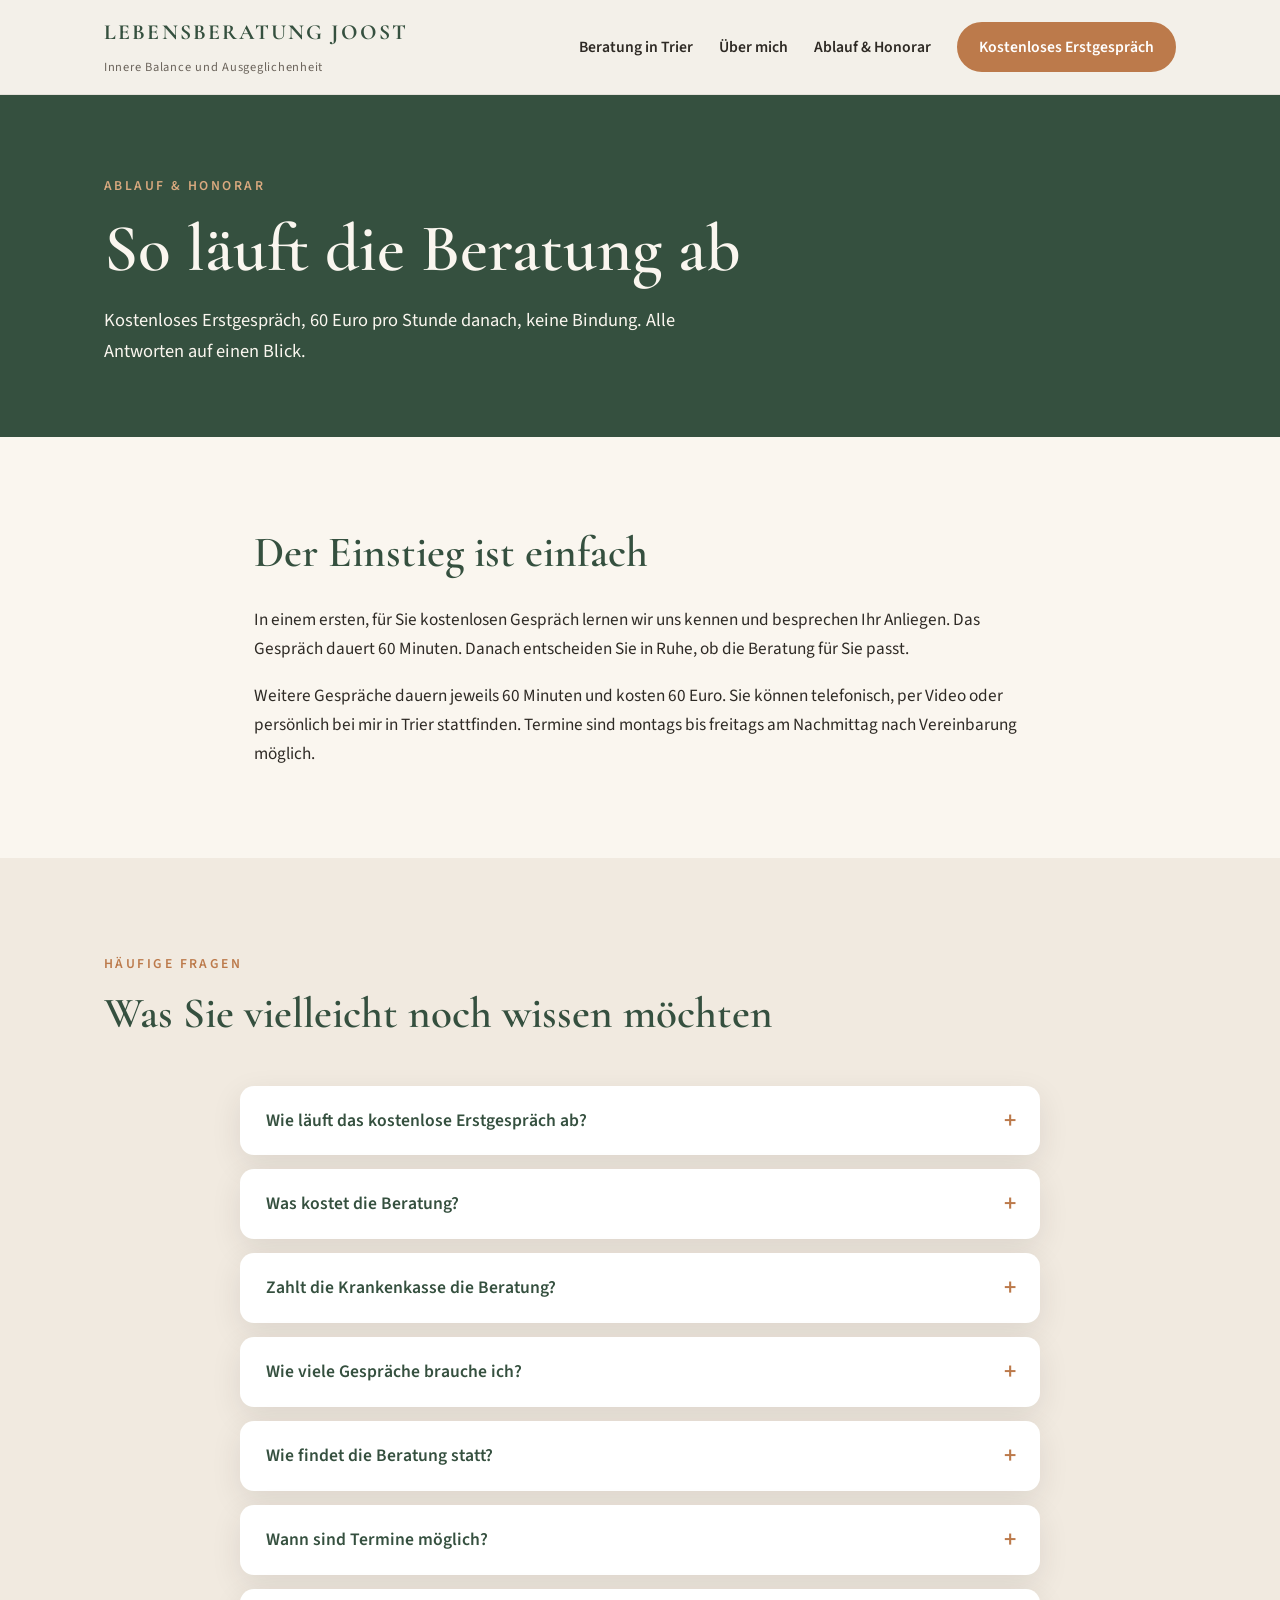
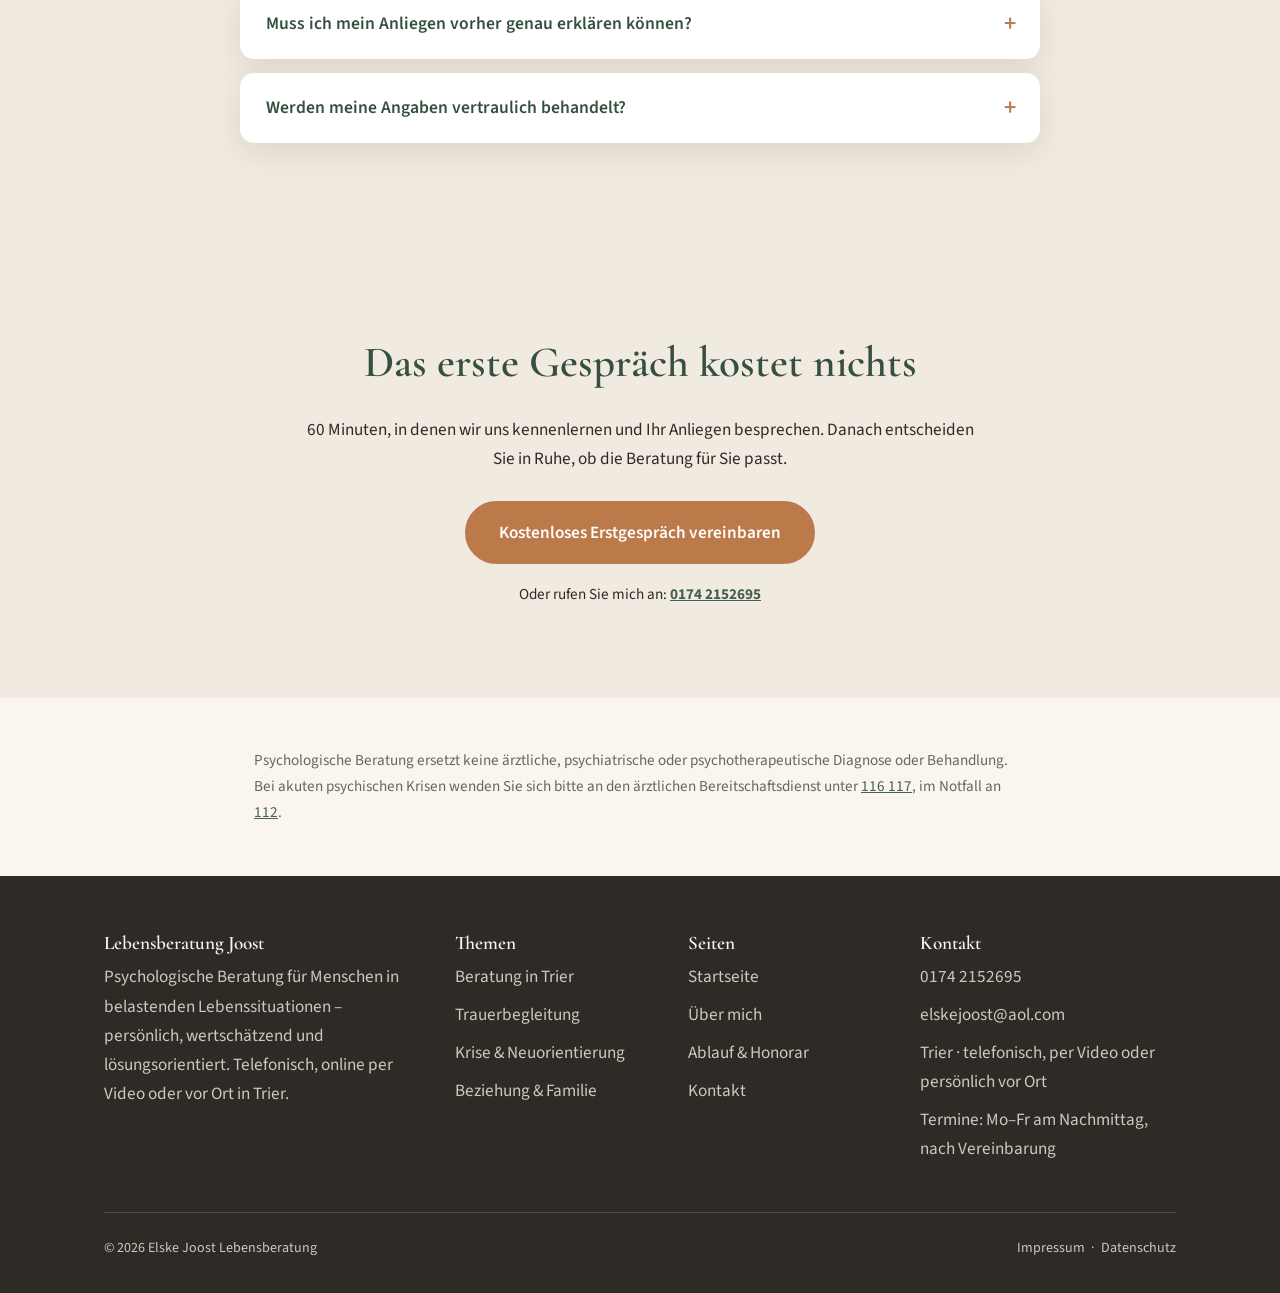
==== ablauf-honorar/index.html @ 60390b01 "Acht Unterseiten für Google-Ads-Kampagne und Sitelinks - Zielseiten: /lebensberatung-trier, /trauerb" ====
<!DOCTYPE html>
<html lang="de">
<head>
  <meta charset="UTF-8">
  <meta name="viewport" content="width=device-width, initial-scale=1.0">
  <title>Ablauf &amp; Honorar – 60 Minuten für 60 € | Lebensberatung Joost Trier</title>
  <meta name="description" content="Kostenloses Erstgespräch (60 Minuten), danach 60 € pro Stunde, keine Bindung. Telefonisch, per Video oder vor Ort in Trier. Alle häufigen Fragen beantwortet.">
  <link rel="canonical" href="https://www.lebensberatung-joost.de/ablauf-honorar/">
  <meta property="og:type" content="website">
  <meta property="og:title" content="Ablauf &amp; Honorar – 60 Minuten für 60 € | Lebensberatung Joost Trier">
  <meta property="og:description" content="Kostenloses Erstgespräch (60 Minuten), danach 60 € pro Stunde, keine Bindung. Telefonisch, per Video oder vor Ort in Trier. Alle häufigen Fragen beantwortet.">
  <meta property="og:image" content="https://www.lebensberatung-joost.de/bilder/psychologische-beratung-gespraech.jpg">
  <meta property="og:url" content="https://www.lebensberatung-joost.de/ablauf-honorar/">
  <meta property="og:locale" content="de_DE">
  <link rel="preconnect" href="https://fonts.googleapis.com">
  <link rel="preconnect" href="https://fonts.gstatic.com" crossorigin>
  <link href="https://fonts.googleapis.com/css2?family=Cormorant+Garamond:wght@500;600;700&family=Source+Sans+3:wght@400;600;700&display=swap" rel="stylesheet">
  <link rel="icon" type="image/svg+xml" href="../favicon.svg">
  <link rel="stylesheet" href="../stil.css">
  <script type="application/ld+json">
  {
    "@context": "https://schema.org",
    "@type": "BreadcrumbList",
    "itemListElement": [
      { "@type": "ListItem", "position": 1, "name": "Start", "item": "https://www.lebensberatung-joost.de/" },
      { "@type": "ListItem", "position": 2, "name": "Ablauf & Honorar", "item": "https://www.lebensberatung-joost.de/ablauf-honorar/" }
    ]
  }
  </script>
  <script type="application/ld+json">
{
  "@context": "https://schema.org",
  "@type": "FAQPage",
  "mainEntity": [
    {
      "@type": "Question",
      "name": "Wie läuft das kostenlose Erstgespräch ab?",
      "acceptedAnswer": {
        "@type": "Answer",
        "text": "Wir lernen uns kennen und besprechen Ihr Anliegen – telefonisch, per Video oder vor Ort in Trier. Das Gespräch dauert 60 Minuten und kostet nichts. Danach entscheiden Sie in Ruhe, ob die Beratung für Sie passt."
      }
    },
    {
      "@type": "Question",
      "name": "Was kostet die Beratung?",
      "acceptedAnswer": {
        "@type": "Answer",
        "text": "Die erste Beratungsstunde ist kostenlos. Danach beträgt das Honorar 60 Euro für ein Gespräch von 60 Minuten."
      }
    },
    {
      "@type": "Question",
      "name": "Zahlt die Krankenkasse die Beratung?",
      "acceptedAnswer": {
        "@type": "Answer",
        "text": "Nein. Psychologische Beratung ist keine Leistung der gesetzlichen oder privaten Krankenkassen. Sie zahlen selbst – dafür ohne Diagnose, ohne Eintrag in einer Krankenakte und ohne Wartezeit."
      }
    },
    {
      "@type": "Question",
      "name": "Wie viele Gespräche brauche ich?",
      "acceptedAnswer": {
        "@type": "Answer",
        "text": "Das richtet sich nach Ihrem Anliegen. Manchmal helfen bereits wenige Gespräche, um eine Situation klarer zu sehen. Sie gehen keine längerfristige Verpflichtung ein und entscheiden von Termin zu Termin."
      }
    },
    {
      "@type": "Question",
      "name": "Wie findet die Beratung statt?",
      "acceptedAnswer": {
        "@type": "Answer",
        "text": "Telefonisch, online per Video oder persönlich bei mir in Trier – Sie wählen, was Ihnen am nächsten liegt, und können auch wechseln."
      }
    },
    {
      "@type": "Question",
      "name": "Wann sind Termine möglich?",
      "acceptedAnswer": {
        "@type": "Answer",
        "text": "Termine sind montags bis freitags am Nachmittag nach Vereinbarung möglich."
      }
    },
    {
      "@type": "Question",
      "name": "Muss ich mein Anliegen vorher genau erklären können?",
      "acceptedAnswer": {
        "@type": "Answer",
        "text": "Nein. Wir klären im ersten Gespräch gemeinsam, was Sie beschäftigt und wobei Sie Unterstützung möchten."
      }
    },
    {
      "@type": "Question",
      "name": "Werden meine Angaben vertraulich behandelt?",
      "acceptedAnswer": {
        "@type": "Answer",
        "text": "Ja, ohne Ausnahme. Alle Gespräche und persönlichen Informationen werden vertraulich behandelt. Niemand erfährt, dass Sie meine Beratung nutzen."
      }
    }
  ]
}
  </script>
</head>
<body>

<header class="kopf">
  <div class="kopf-innen">
    <a class="marke" href="../">
      <strong>LEBENSBERATUNG JOOST</strong>
      <span>Innere Balance und Ausgeglichenheit</span>
    </a>
    <button class="menue-knopf" aria-label="Menü öffnen" onclick="document.querySelector('.nav').classList.toggle('offen')">☰</button>
    <nav class="nav">
      <a href="../lebensberatung-trier/">Beratung in Trier</a>
      <a href="../ueber-mich/">Über mich</a>
      <a href="../ablauf-honorar/">Ablauf &amp; Honorar</a>
      <a class="knopf terra" href="../kontakt/">Kostenloses Erstgespräch</a>
    </nav>
  </div>
</header>

<section class="seitenkopf">
  <div class="container">
    <span class="vorspann" style="color:var(--terra-hell)">Ablauf &amp; Honorar</span>
    <h1>So läuft die Beratung ab</h1>
    <p>Kostenloses Erstgespräch, 60 Euro pro Stunde danach, keine Bindung. Alle Antworten auf einen Blick.</p>
  </div>
</section>

<section class="abschnitt">
  <div class="container" style="max-width:820px">
    <h2>Der Einstieg ist einfach</h2>
    <p>In einem ersten, für Sie kostenlosen Gespräch lernen wir uns kennen und besprechen Ihr Anliegen. Das Gespräch dauert 60 Minuten. Danach entscheiden Sie in Ruhe, ob die Beratung für Sie passt.</p>
    <p style="margin-top:1em">Weitere Gespräche dauern jeweils 60 Minuten und kosten 60 Euro. Sie können telefonisch, per Video oder persönlich bei mir in Trier stattfinden. Termine sind montags bis freitags am Nachmittag nach Vereinbarung möglich.</p>
  </div>
</section>

<section class="abschnitt beige">
  <div class="container">
    <span class="vorspann">Häufige Fragen</span>
    <h2>Was Sie vielleicht noch wissen möchten</h2>
    <div class="faq">
      <details>
        <summary>Wie läuft das kostenlose Erstgespräch ab?</summary>
        <p>Wir lernen uns kennen und besprechen Ihr Anliegen – telefonisch, per Video oder vor Ort in Trier. Das Gespräch dauert 60 Minuten und kostet nichts. Danach entscheiden Sie in Ruhe, ob die Beratung für Sie passt.</p>
      </details>
      <details>
        <summary>Was kostet die Beratung?</summary>
        <p>Die erste Beratungsstunde ist kostenlos. Danach beträgt das Honorar 60 Euro für ein Gespräch von 60 Minuten.</p>
      </details>
      <details>
        <summary>Zahlt die Krankenkasse die Beratung?</summary>
        <p>Nein. Psychologische Beratung ist keine Leistung der gesetzlichen oder privaten Krankenkassen. Sie zahlen selbst – dafür ohne Diagnose, ohne Eintrag in einer Krankenakte und ohne Wartezeit.</p>
      </details>
      <details>
        <summary>Wie viele Gespräche brauche ich?</summary>
        <p>Das richtet sich nach Ihrem Anliegen. Manchmal helfen bereits wenige Gespräche, um eine Situation klarer zu sehen. Sie gehen keine längerfristige Verpflichtung ein und entscheiden von Termin zu Termin.</p>
      </details>
      <details>
        <summary>Wie findet die Beratung statt?</summary>
        <p>Telefonisch, online per Video oder persönlich bei mir in Trier – Sie wählen, was Ihnen am nächsten liegt, und können auch wechseln.</p>
      </details>
      <details>
        <summary>Wann sind Termine möglich?</summary>
        <p>Termine sind montags bis freitags am Nachmittag nach Vereinbarung möglich.</p>
      </details>
      <details>
        <summary>Muss ich mein Anliegen vorher genau erklären können?</summary>
        <p>Nein. Wir klären im ersten Gespräch gemeinsam, was Sie beschäftigt und wobei Sie Unterstützung möchten.</p>
      </details>
      <details>
        <summary>Werden meine Angaben vertraulich behandelt?</summary>
        <p>Ja, ohne Ausnahme. Alle Gespräche und persönlichen Informationen werden vertraulich behandelt. Niemand erfährt, dass Sie meine Beratung nutzen.</p>
      </details>
    </div>
  </div>
</section>

<section class="abschnitt beige">
  <div class="container" style="max-width:720px; text-align:center">
    <h2>Das erste Gespräch kostet nichts</h2>
    <p style="margin-bottom:28px">60 Minuten, in denen wir uns kennenlernen und Ihr Anliegen besprechen. Danach entscheiden Sie in Ruhe, ob die Beratung für Sie passt.</p>
    <a class="knopf terra" href="../kontakt/">Kostenloses Erstgespräch vereinbaren</a>
    <p style="margin-top:18px; font-size:.95rem">Oder rufen Sie mich an: <a href="tel:+491742152695"><strong>0174&nbsp;2152695</strong></a></p>
  </div>
</section>

<section class="abschnitt" style="padding:50px 0">
  <div class="container" style="max-width:820px">
    <p style="font-size:.95rem; color:var(--grau)">Psychologische Beratung ersetzt keine ärztliche, psychiatrische oder psychotherapeutische Diagnose oder Behandlung. Bei akuten psychischen Krisen wenden Sie sich bitte an den ärztlichen Bereitschaftsdienst unter <a href="tel:116117">116&nbsp;117</a>, im Notfall an <a href="tel:112">112</a>.</p>
  </div>
</section>

<footer class="fuss">
  <div class="container">
    <div class="fuss-gitter">
      <div>
        <h3>Lebensberatung Joost</h3>
        <p>Psychologische Beratung für Menschen in belastenden Lebenssituationen – persönlich, wertschätzend und lösungsorientiert. Telefonisch, online per Video oder vor Ort in Trier.</p>
      </div>
      <div>
        <h3>Themen</h3>
        <ul>
          <li><a href="../lebensberatung-trier/">Beratung in Trier</a></li>
          <li><a href="../trauerbegleitung/">Trauerbegleitung</a></li>
          <li><a href="../krise-neuorientierung/">Krise &amp; Neuorientierung</a></li>
          <li><a href="../beziehung-familie/">Beziehung &amp; Familie</a></li>
        </ul>
      </div>
      <div>
        <h3>Seiten</h3>
        <ul>
          <li><a href="../">Startseite</a></li>
          <li><a href="../ueber-mich/">Über mich</a></li>
          <li><a href="../ablauf-honorar/">Ablauf &amp; Honorar</a></li>
          <li><a href="../kontakt/">Kontakt</a></li>
        </ul>
      </div>
      <div>
        <h3>Kontakt</h3>
        <ul>
          <li><a href="tel:+491742152695">0174 2152695</a></li>
          <li><a href="mailto:elskejoost@aol.com">elskejoost@aol.com</a></li>
          <li>Trier &middot; telefonisch, per Video oder persönlich vor Ort</li>
          <li>Termine: Mo&ndash;Fr am Nachmittag, nach Vereinbarung</li>
        </ul>
      </div>
    </div>
    <div class="rechtliches">
      <span>© 2026 Elske Joost Lebensberatung</span>
      <span><a href="../impressum.html">Impressum</a> &nbsp;·&nbsp; <a href="../datenschutz.html">Datenschutz</a></span>
    </div>
  </div>
</footer>

</body>
</html>
---- stil.css ----
/* Lebensberatung Joost – Stylesheet */
:root {
  --creme: #FAF6EF;
  --creme-dunkel: #F1EAE0;
  --gruen: #44604E;
  --gruen-dunkel: #35503F;
  --terra: #BC7A4B;
  --terra-hell: #D9A97F;
  --tinte: #2E2A25;
  --grau: #6B645C;
  --weiss: #FFFFFF;
  --schatten: 0 10px 30px rgba(46, 42, 37, .10);
  --radius: 14px;
}

* { margin: 0; padding: 0; box-sizing: border-box; }

html { scroll-behavior: smooth; scroll-padding-top: 96px; }

body {
  font-family: 'Source Sans 3', -apple-system, 'Segoe UI', sans-serif;
  font-size: 1.075rem;
  line-height: 1.7;
  color: var(--tinte);
  background: var(--creme);
}

h1, h2, h3 { font-family: 'Cormorant Garamond', Georgia, serif; font-weight: 600; line-height: 1.2; color: var(--gruen-dunkel); }
h1 { font-size: clamp(2.4rem, 5.5vw, 4.2rem); }
h2 { font-size: clamp(1.9rem, 3.6vw, 2.7rem); margin-bottom: .6em; }
h3 { font-size: 1.45rem; margin-bottom: .4em; }

img { max-width: 100%; height: auto; display: block; }
a { color: var(--gruen); }

.container { max-width: 1120px; margin: 0 auto; padding: 0 24px; }

.vorspann {
  display: inline-block;
  font-size: .85rem;
  letter-spacing: .18em;
  text-transform: uppercase;
  color: var(--terra);
  font-weight: 600;
  margin-bottom: .9em;
}

/* ---------- Kopfbereich ---------- */
.kopf {
  position: fixed;
  top: 0; left: 0; right: 0;
  z-index: 50;
  background: rgba(250, 246, 239, .97);

  border-bottom: 1px solid rgba(46, 42, 37, .08);
}
.kopf-innen {
  max-width: 1120px;
  margin: 0 auto;
  padding: 14px 24px;
  display: flex;
  align-items: center;
  justify-content: space-between;
  gap: 20px;
}
.marke { text-decoration: none; }
.marke strong {
  display: block;
  white-space: nowrap;
  font-family: 'Cormorant Garamond', Georgia, serif;
  font-size: 1.35rem;
  letter-spacing: .1em;
  color: var(--gruen-dunkel);
}
.marke span { font-size: .78rem; letter-spacing: .06em; color: var(--grau); }

.nav { display: flex; align-items: center; gap: 26px; }
.nav a {
  white-space: nowrap;
  text-decoration: none;
  color: var(--tinte);
  font-size: .98rem;
  font-weight: 600;
}
.nav a:hover { color: var(--terra); }
.nav .knopf { padding: 10px 20px; }

.menue-knopf { display: none; background: none; border: none; font-size: 1.7rem; color: var(--gruen-dunkel); cursor: pointer; }

/* ---------- Knöpfe ---------- */
.knopf {
  display: inline-block;
  background: var(--gruen);
  color: var(--weiss) !important;
  text-decoration: none;
  font-weight: 600;
  padding: 15px 32px;
  border-radius: 999px;
  border: 2px solid var(--gruen);
  transition: background .2s, color .2s;
}
.knopf:hover { background: var(--gruen-dunkel); border-color: var(--gruen-dunkel); }
.knopf.hell { background: transparent; color: var(--gruen) !important; }
.knopf.hell:hover { background: var(--gruen); color: var(--weiss) !important; }
.knopf.terra { background: var(--terra); border-color: var(--terra); }
.knopf.terra:hover { background: #A4683D; border-color: #A4683D; }

/* ---------- Held ---------- */
.held {
  position: relative;
  overflow: hidden;
  min-height: 92vh;
  display: flex;
  align-items: center;
  padding: 140px 0 90px;
  background: url('bilder/ruhe-weizenfeld-poster.jpg') center / cover no-repeat;
}
.held::after {
  content: "";
  position: absolute;
  inset: 0;
  background: rgba(38, 45, 38, .46);
  z-index: 1;
}
.held .container { position: relative; z-index: 2; }
.held-video {
  position: absolute;
  inset: 0;
  width: 100%;
  height: 100%;
  object-fit: cover;
  z-index: 0;
  opacity: 0;
  transition: opacity 1.2s ease;
}
.held-video.laeuft { opacity: 1; }
@media (max-width: 899px) {
  .held-video { display: none; }
}
.held h1, .held p { color: var(--weiss); }
.held h1 { color: #fff; text-shadow: 0 2px 18px rgba(0,0,0,.25); }
.held .untertitel {
  font-size: clamp(1.1rem, 2vw, 1.35rem);
  max-width: 620px;
  margin: 1.2em 0 2em;
}
.held .vorspann {
  color: #F2D5AC;
  font-family: 'Source Sans 3', -apple-system, 'Segoe UI', sans-serif;
  font-size: 1rem;
  font-weight: 600;
  line-height: 1.5;
  background: rgba(30, 36, 30, .5);
  border: 1px solid rgba(242, 213, 172, .35);
  border-radius: 999px;
  padding: 9px 22px;
}
.held .leitspruch {
  font-family: 'Cormorant Garamond', Georgia, serif;
  font-size: clamp(2.4rem, 5.5vw, 4.2rem);
  font-weight: 600;
  line-height: 1.2;
  color: #fff;
  text-shadow: 0 2px 18px rgba(0, 0, 0, .25);
}
.held-knoepfe { display: flex; gap: 16px; flex-wrap: wrap; }
.vertrauenszeile {
  margin-top: 26px;
  font-size: .95rem;
  color: rgba(255, 255, 255, .85);
}
.held-knoepfe .hell { color: #fff !important; border-color: #fff; }
.held-knoepfe .hell:hover { background: #fff; color: var(--gruen-dunkel) !important; }

/* ---------- Abschnitte ---------- */
.abschnitt { padding: 90px 0; }
.abschnitt.dunkel { background: var(--gruen-dunkel); }
.abschnitt.dunkel h2, .abschnitt.dunkel h3, .abschnitt.dunkel p { color: var(--creme); }
.abschnitt.beige { background: var(--creme-dunkel); }

.zweispaltig {
  display: grid;
  grid-template-columns: 1fr 1.15fr;
  gap: 60px;
  align-items: center;
}
.zweispaltig .bildrahmen img {
  border-radius: var(--radius);
  box-shadow: var(--schatten);
}
.zweispaltig p + p { margin-top: 1em; }

/* ---------- Karten ---------- */
.kartenreihe {
  display: grid;
  grid-template-columns: repeat(3, 1fr);
  gap: 28px;
  margin-top: 46px;
}
.karte {
  background: var(--weiss);
  border-radius: var(--radius);
  overflow: hidden;
  box-shadow: var(--schatten);
  display: flex;
  flex-direction: column;
}
.karte img { height: 210px; object-fit: cover; width: 100%; }
.karte .karte-text { padding: 26px 26px 30px; flex: 1; }
.karte h3 { color: var(--gruen); }

/* ---------- Merkmalliste ---------- */
.merkmale { list-style: none; margin-top: 1.2em; }
.merkmale li {
  padding-left: 32px;
  position: relative;
  margin-bottom: .7em;
}
.merkmale li::before {
  content: "";
  position: absolute;
  left: 0; top: .5em;
  width: 14px; height: 14px;
  border-radius: 50%;
  background: var(--terra);
}

/* ---------- Ablauf ---------- */
.schritte { display: grid; grid-template-columns: repeat(3, 1fr); gap: 30px; margin-top: 46px; }
.schritt {
  background: var(--weiss);
  border-radius: var(--radius);
  padding: 34px 30px;
  box-shadow: var(--schatten);
}
.schritt .nummer {
  font-family: 'Cormorant Garamond', Georgia, serif;
  font-size: 2.6rem;
  color: var(--terra);
  line-height: 1;
  margin-bottom: .35em;
}

/* ---------- Stimmen ---------- */
.stimmen { display: grid; grid-template-columns: repeat(3, 1fr); gap: 28px; margin-top: 46px; }
.stimme {
  background: rgba(255, 255, 255, .07);
  border: 1px solid rgba(255, 255, 255, .16);
  border-radius: var(--radius);
  padding: 32px 28px;
}
.abschnitt.dunkel .stimme h3 { color: var(--terra-hell); }
.stimme blockquote {
  font-family: 'Cormorant Garamond', Georgia, serif;
  font-size: 1.35rem;
  line-height: 1.45;
  color: var(--creme);
  margin-bottom: 1.2em;
}
.stimme cite { font-style: normal; color: var(--terra-hell); font-weight: 600; }

/* ---------- Preise ---------- */
.preisreihe { display: grid; grid-template-columns: repeat(3, 1fr); gap: 28px; margin-top: 46px; }
.preiskarte {
  background: var(--weiss);
  border-radius: var(--radius);
  padding: 36px 30px;
  text-align: center;
  box-shadow: var(--schatten);
  border-top: 4px solid var(--creme-dunkel);
}
.preiskarte.betont { border-top-color: var(--terra); }
.preiskarte .preis {
  font-family: 'Cormorant Garamond', Georgia, serif;
  font-size: 2.7rem;
  color: var(--gruen-dunkel);
  margin: .2em 0 .1em;
}
.preiskarte .einheit { color: var(--grau); font-size: .95rem; margin-bottom: 1em; }

/* ---------- FAQ ---------- */
.faq { max-width: 800px; margin: 46px auto 0; }
.faq details {
  background: var(--weiss);
  border-radius: var(--radius);
  margin-bottom: 14px;
  box-shadow: var(--schatten);
}
.faq summary {
  cursor: pointer;
  font-weight: 600;
  font-size: 1.1rem;
  padding: 20px 26px;
  color: var(--gruen-dunkel);
  list-style: none;
  position: relative;
  padding-right: 54px;
}
.faq summary::after {
  content: "+";
  position: absolute;
  right: 24px; top: 50%;
  transform: translateY(-50%);
  font-size: 1.5rem;
  color: var(--terra);
}
.faq details[open] summary::after { content: "–"; }
.faq details p { padding: 0 26px 22px; }

/* ---------- Kontakt ---------- */
.kontakt-gitter { display: grid; grid-template-columns: 1fr 1.1fr; gap: 60px; margin-top: 40px; }
.kontakt-daten p { margin-bottom: 1em; }
.kontakt-daten a { color: var(--gruen-dunkel); font-weight: 600; }
.formular { background: var(--weiss); border-radius: var(--radius); padding: 36px; box-shadow: var(--schatten); }
.formular label { display: block; font-weight: 600; font-size: .95rem; margin: 16px 0 6px; }
.formular input, .formular textarea {
  width: 100%;
  padding: 13px 15px;
  border: 1px solid #D8D0C4;
  border-radius: 8px;
  font: inherit;
  background: var(--creme);
}
.formular input:focus, .formular textarea:focus { outline: 2px solid var(--gruen); border-color: var(--gruen); }
.formular button { margin-top: 22px; width: 100%; cursor: pointer; font-size: 1.05rem; }
.formular .hinweis { font-size: .85rem; color: var(--grau); margin-top: 12px; }

/* ---------- Fuß ---------- */
.fuss { background: var(--tinte); color: #CFC8BE; padding: 56px 0 32px; }
.fuss-gitter { display: grid; grid-template-columns: 1.6fr 1fr 1fr 1.3fr; gap: 36px; margin-bottom: 40px; }
.fuss h3 { color: var(--creme); font-size: 1.2rem; }
.fuss a { color: #CFC8BE; text-decoration: none; }
.fuss a:hover { color: var(--terra-hell); }
.fuss ul { list-style: none; }
.fuss li { margin-bottom: .5em; }
.fuss .rechtliches {
  border-top: 1px solid rgba(255,255,255,.14);
  padding-top: 24px;
  font-size: .88rem;
  display: flex;
  justify-content: space-between;
  flex-wrap: wrap;
  gap: 10px;
}

/* ---------- Unterseiten ---------- */
.seitenkopf {
  padding: 170px 0 70px;
  background: var(--gruen-dunkel);
}
.seitenkopf h1, .seitenkopf p { color: var(--creme); }
.seitenkopf p { max-width: 640px; margin-top: .8em; font-size: 1.15rem; }

.bericht {
  background: var(--weiss);
  border-radius: var(--radius);
  padding: 44px;
  box-shadow: var(--schatten);
  margin-bottom: 36px;
}
.bericht p + p { margin-top: 1em; }
.bericht .zitat {
  font-family: 'Cormorant Garamond', Georgia, serif;
  font-size: 1.4rem;
  color: var(--gruen);
  border-left: 3px solid var(--terra);
  padding-left: 20px;
  margin: 1.2em 0;
}
.rechtstext h2 { margin-top: 1.6em; font-size: 1.6rem; }
.rechtstext h3 { margin-top: 1.2em; }
.rechtstext p { margin-bottom: 1em; }

/* ---------- Mobil ---------- */
@media (max-width: 900px) {
  .zweispaltig, .kontakt-gitter { grid-template-columns: 1fr; gap: 40px; }
  .kartenreihe, .schritte, .stimmen, .preisreihe { grid-template-columns: 1fr; }
  .fuss-gitter { grid-template-columns: 1fr; }
  .menue-knopf { display: block; }
  .nav {
    display: none;
    position: absolute;
    top: 100%; left: 0; right: 0;
    background: var(--creme);
    flex-direction: column;
    padding: 24px;
    border-bottom: 1px solid rgba(46,42,37,.1);
  }
  .nav.offen { display: flex; }
  .marke strong { font-size: 1.02rem; letter-spacing: .06em; white-space: nowrap; }
  .marke span { display: none; }
  .held { min-height: 80vh; padding-top: 130px; }
  .abschnitt { padding: 64px 0; }
  .bericht { padding: 28px 22px; }
}

/* ---------- Einblend-Animationen beim Scrollen ---------- */
/* Nur aktiv, wenn JavaScript läuft (html.js) – sonst ist alles sofort sichtbar. */
.js .anim {
  opacity: 0;
  transform: translateY(36px);
  transition: opacity .9s cubic-bezier(.22, .61, .36, 1), transform .9s cubic-bezier(.22, .61, .36, 1);
  will-change: opacity, transform;
}
.js .anim.von-links { transform: translateX(-64px); }
.js .anim.von-rechts { transform: translateX(64px); }
.js .anim.sichtbar { opacity: 1; transform: none; }
.js .anim.verzoegert-1 { transition-delay: .12s; }
.js .anim.verzoegert-2 { transition-delay: .24s; }
.js .anim.verzoegert-3 { transition-delay: .36s; }
@media (prefers-reduced-motion: reduce) {
  .js .anim {
    opacity: 1 !important;
    transform: none !important;
    transition: none !important;
  }
}
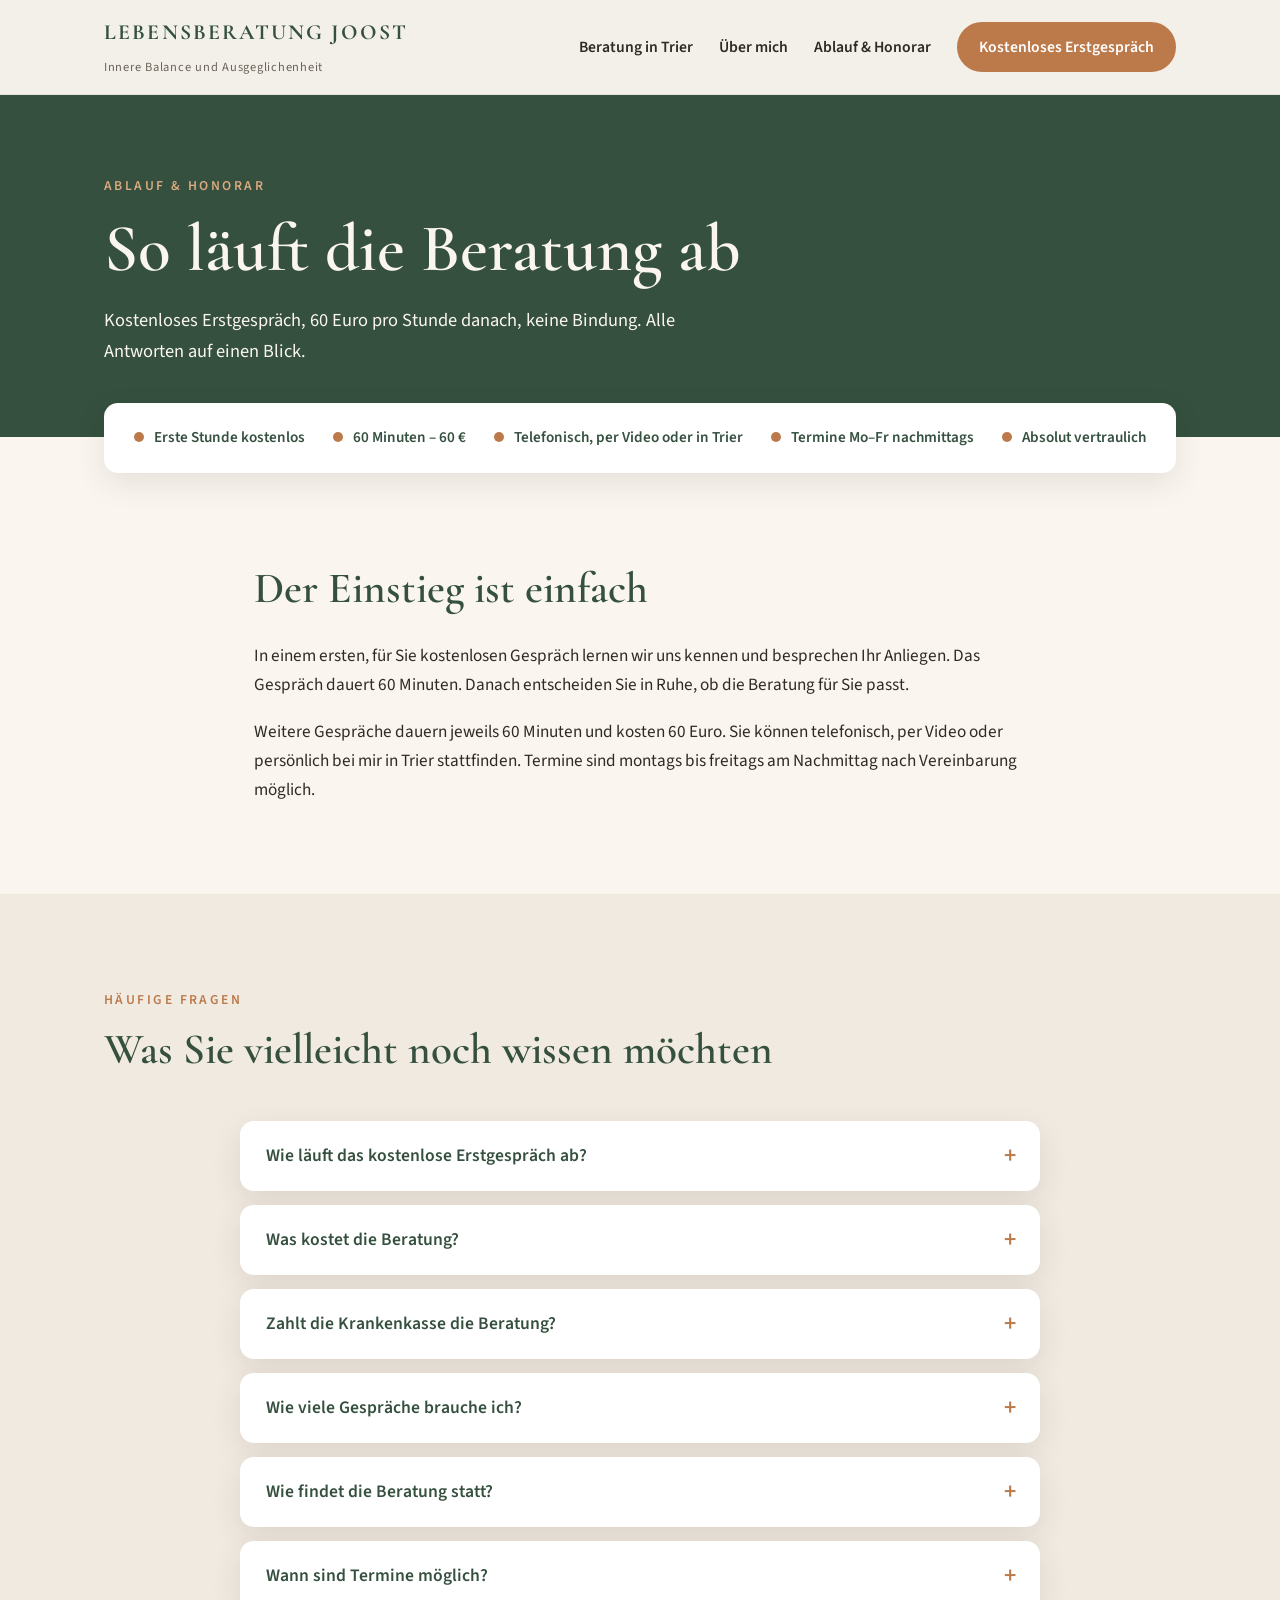
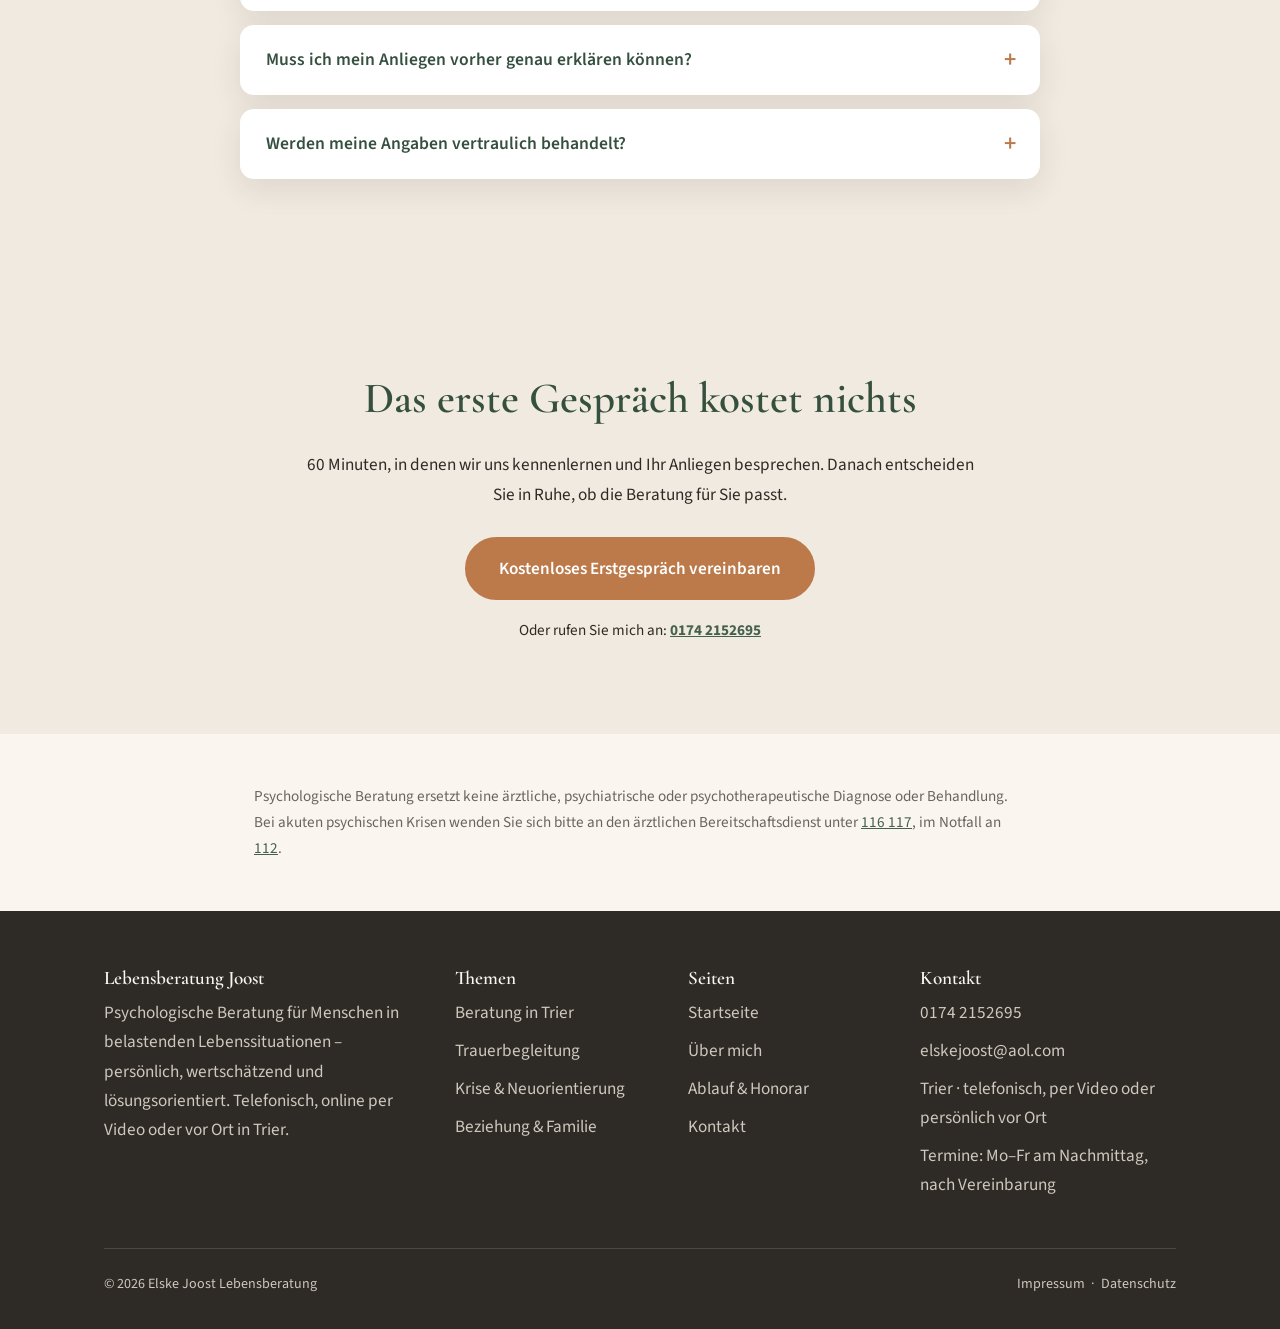
==== commit 5b9cedfe: "SEO/GEO-Ausbau der Unterseiten nach Livegang - Interne Adressangaben (Canonical, Sitemap, strukturie" ====
--- a/ablauf-honorar/index.html
+++ b/ablauf-honorar/index.html
@@ -5,12 +5,12 @@
   <meta name="viewport" content="width=device-width, initial-scale=1.0">
   <title>Ablauf &amp; Honorar – 60 Minuten für 60 € | Lebensberatung Joost Trier</title>
   <meta name="description" content="Kostenloses Erstgespräch (60 Minuten), danach 60 € pro Stunde, keine Bindung. Telefonisch, per Video oder vor Ort in Trier. Alle häufigen Fragen beantwortet.">
-  <link rel="canonical" href="https://www.lebensberatung-joost.de/ablauf-honorar/">
+  <link rel="canonical" href="https://lebensberatung-joost.de/ablauf-honorar/">
   <meta property="og:type" content="website">
   <meta property="og:title" content="Ablauf &amp; Honorar – 60 Minuten für 60 € | Lebensberatung Joost Trier">
   <meta property="og:description" content="Kostenloses Erstgespräch (60 Minuten), danach 60 € pro Stunde, keine Bindung. Telefonisch, per Video oder vor Ort in Trier. Alle häufigen Fragen beantwortet.">
-  <meta property="og:image" content="https://www.lebensberatung-joost.de/bilder/psychologische-beratung-gespraech.jpg">
-  <meta property="og:url" content="https://www.lebensberatung-joost.de/ablauf-honorar/">
+  <meta property="og:image" content="https://lebensberatung-joost.de/bilder/psychologische-beratung-gespraech.jpg">
+  <meta property="og:url" content="https://lebensberatung-joost.de/ablauf-honorar/">
   <meta property="og:locale" content="de_DE">
   <link rel="preconnect" href="https://fonts.googleapis.com">
   <link rel="preconnect" href="https://fonts.gstatic.com" crossorigin>
@@ -22,8 +22,8 @@
     "@context": "https://schema.org",
     "@type": "BreadcrumbList",
     "itemListElement": [
-      { "@type": "ListItem", "position": 1, "name": "Start", "item": "https://www.lebensberatung-joost.de/" },
-      { "@type": "ListItem", "position": 2, "name": "Ablauf & Honorar", "item": "https://www.lebensberatung-joost.de/ablauf-honorar/" }
+      { "@type": "ListItem", "position": 1, "name": "Start", "item": "https://lebensberatung-joost.de/" },
+      { "@type": "ListItem", "position": 2, "name": "Ablauf & Honorar", "item": "https://lebensberatung-joost.de/ablauf-honorar/" }
     ]
   }
   </script>
@@ -126,6 +126,16 @@
   </div>
 </section>
 
+<div class="container">
+  <ul class="fakten-leiste">
+    <li>Erste Stunde kostenlos</li>
+    <li>60 Minuten &ndash; 60&nbsp;&euro;</li>
+    <li>Telefonisch, per Video oder in Trier</li>
+    <li>Termine Mo&ndash;Fr nachmittags</li>
+    <li>Absolut vertraulich</li>
+  </ul>
+</div>
+
 <section class="abschnitt">
   <div class="container" style="max-width:820px">
     <h2>Der Einstieg ist einfach</h2>
--- a/stil.css
+++ b/stil.css
@@ -415,3 +415,34 @@
     transition: none !important;
   }
 }
+
+/* ---------- Fakten-Leiste unter dem Seitenkopf ---------- */
+.fakten-leiste {
+  display: flex;
+  flex-wrap: wrap;
+  gap: 10px 28px;
+  justify-content: center;
+  list-style: none;
+  padding: 22px 28px;
+  background: var(--weiss);
+  border-radius: var(--radius);
+  box-shadow: var(--schatten);
+  margin-top: -34px;
+  position: relative;
+  z-index: 2;
+}
+.fakten-leiste li {
+  font-size: .95rem;
+  font-weight: 600;
+  color: var(--gruen-dunkel);
+  padding-left: 20px;
+  position: relative;
+}
+.fakten-leiste li::before {
+  content: "";
+  position: absolute;
+  left: 0; top: .42em;
+  width: 10px; height: 10px;
+  border-radius: 50%;
+  background: var(--terra);
+}
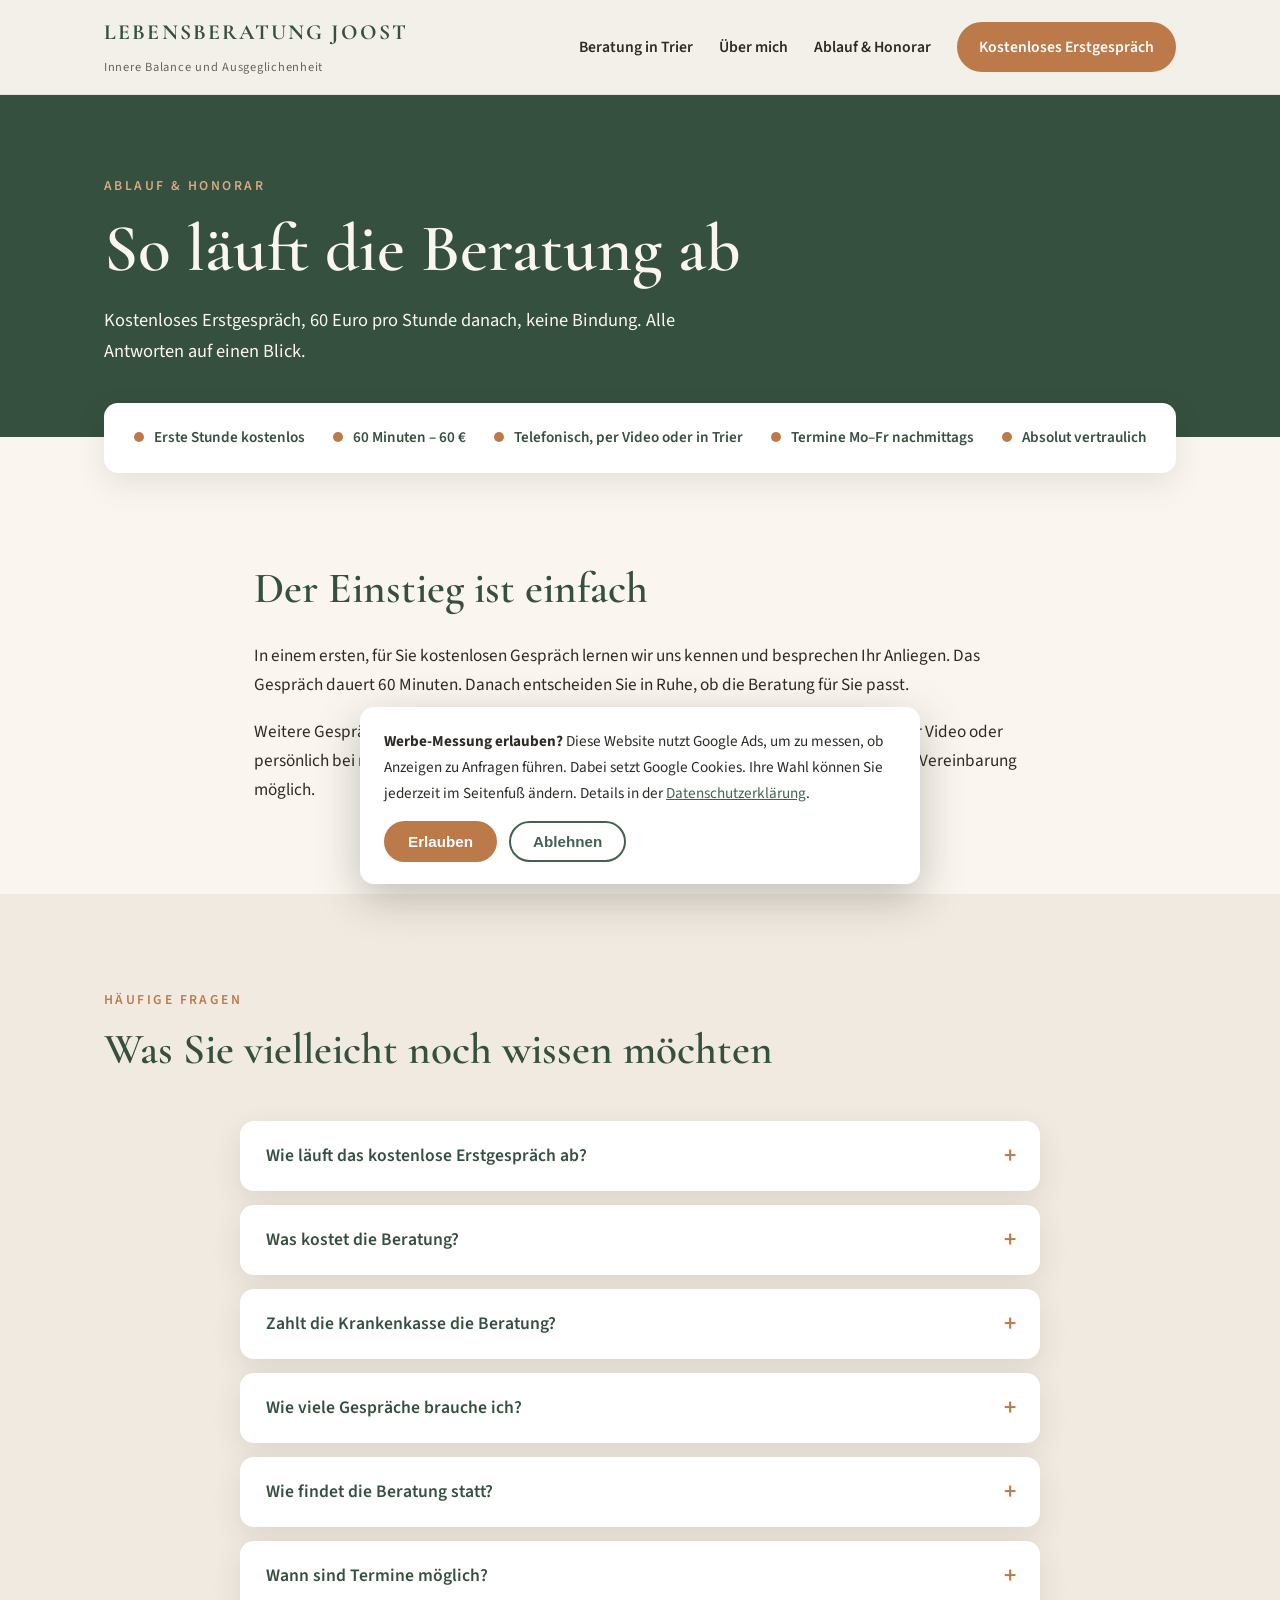
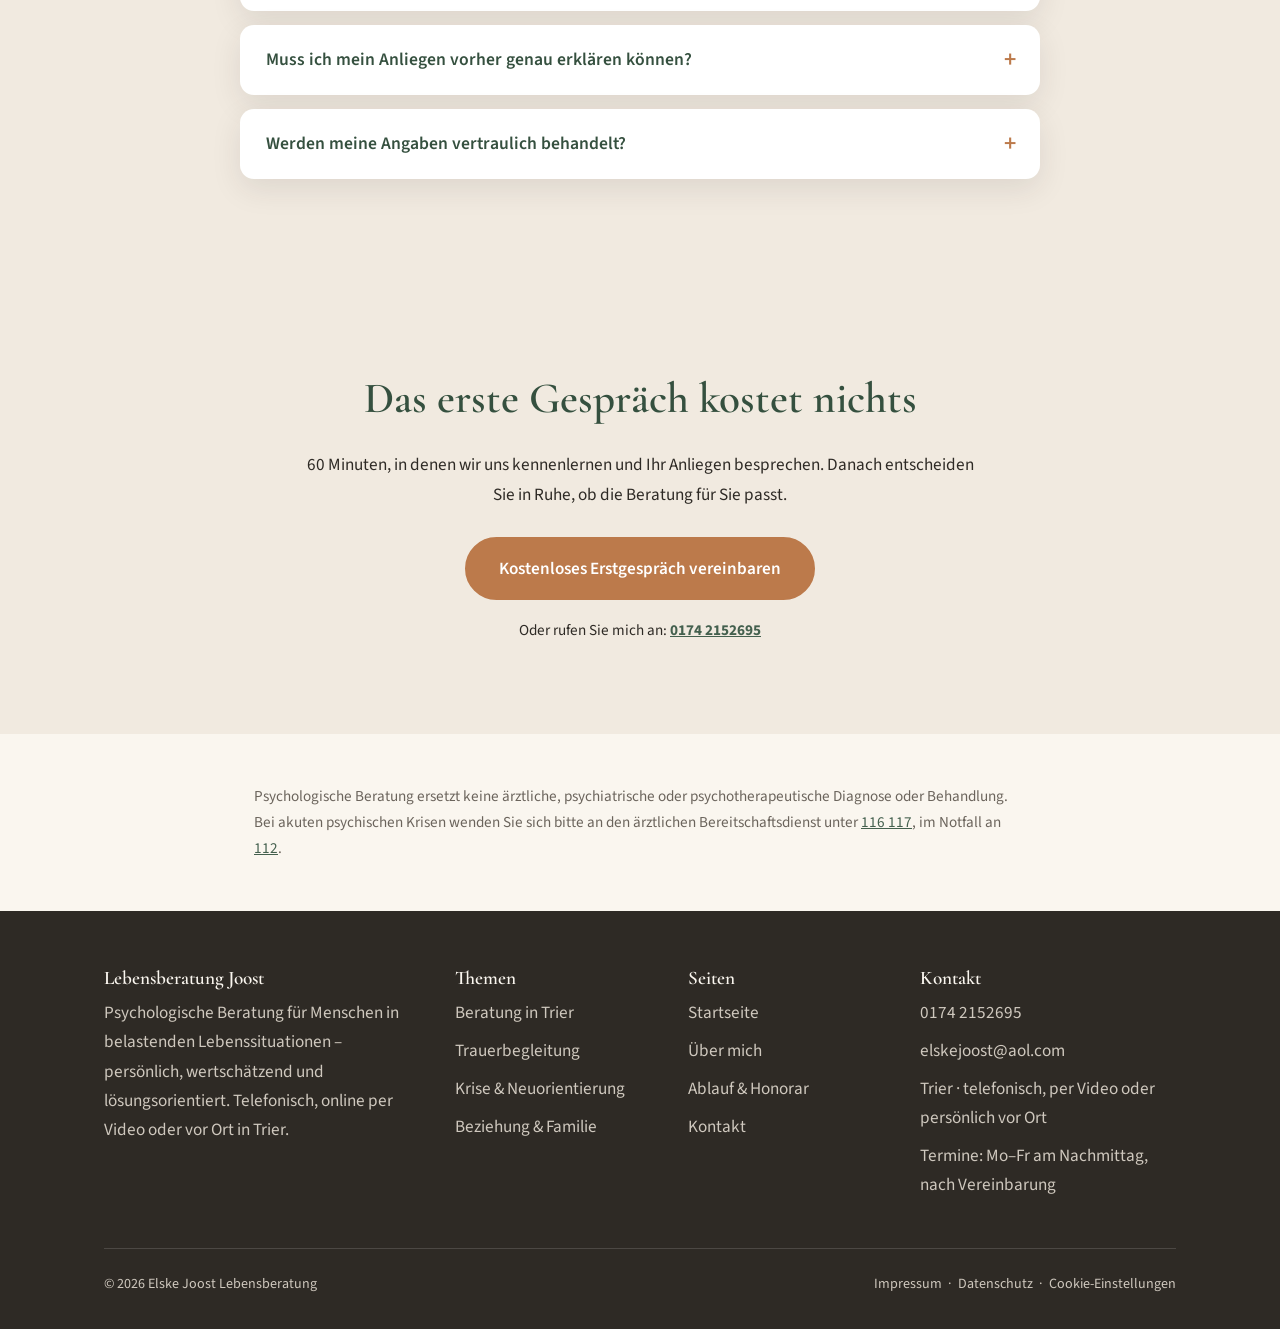
==== commit 094cd17a: "Google-Ads-Tag mit Einwilligungs-Hinweis (DSGVO-konform) - einwilligung.js: Banner beim ersten Besuc" ====
--- a/ablauf-honorar/index.html
+++ b/ablauf-honorar/index.html
@@ -237,10 +237,11 @@
     </div>
     <div class="rechtliches">
       <span>© 2026 Elske Joost Lebensberatung</span>
-      <span><a href="../impressum.html">Impressum</a> &nbsp;·&nbsp; <a href="../datenschutz.html">Datenschutz</a></span>
+      <span><a href="../impressum.html">Impressum</a> &nbsp;·&nbsp; <a href="../datenschutz.html">Datenschutz</a> &nbsp;·&nbsp; <a href="#" onclick="cookieEinstellungen();return false;">Cookie-Einstellungen</a></span>
     </div>
   </div>
 </footer>
 
+<script src="/einwilligung.js" defer></script>
 </body>
 </html>
--- a/stil.css
+++ b/stil.css
@@ -446,3 +446,20 @@
   border-radius: 50%;
   background: var(--terra);
 }
+
+/* ---------- Hinweis zur Werbe-Messung ---------- */
+#cookie-banner {
+  position: fixed;
+  left: 16px; right: 16px; bottom: 16px;
+  max-width: 560px;
+  margin: 0 auto;
+  background: var(--weiss);
+  border-radius: var(--radius);
+  box-shadow: 0 14px 44px rgba(46, 42, 37, .28);
+  padding: 22px 24px;
+  z-index: 200;
+  font-size: .95rem;
+}
+#cookie-banner p { margin-bottom: 14px; }
+#cookie-banner .cookie-knoepfe { display: flex; gap: 12px; flex-wrap: wrap; }
+#cookie-banner .knopf { padding: 10px 22px; font-size: .95rem; }
